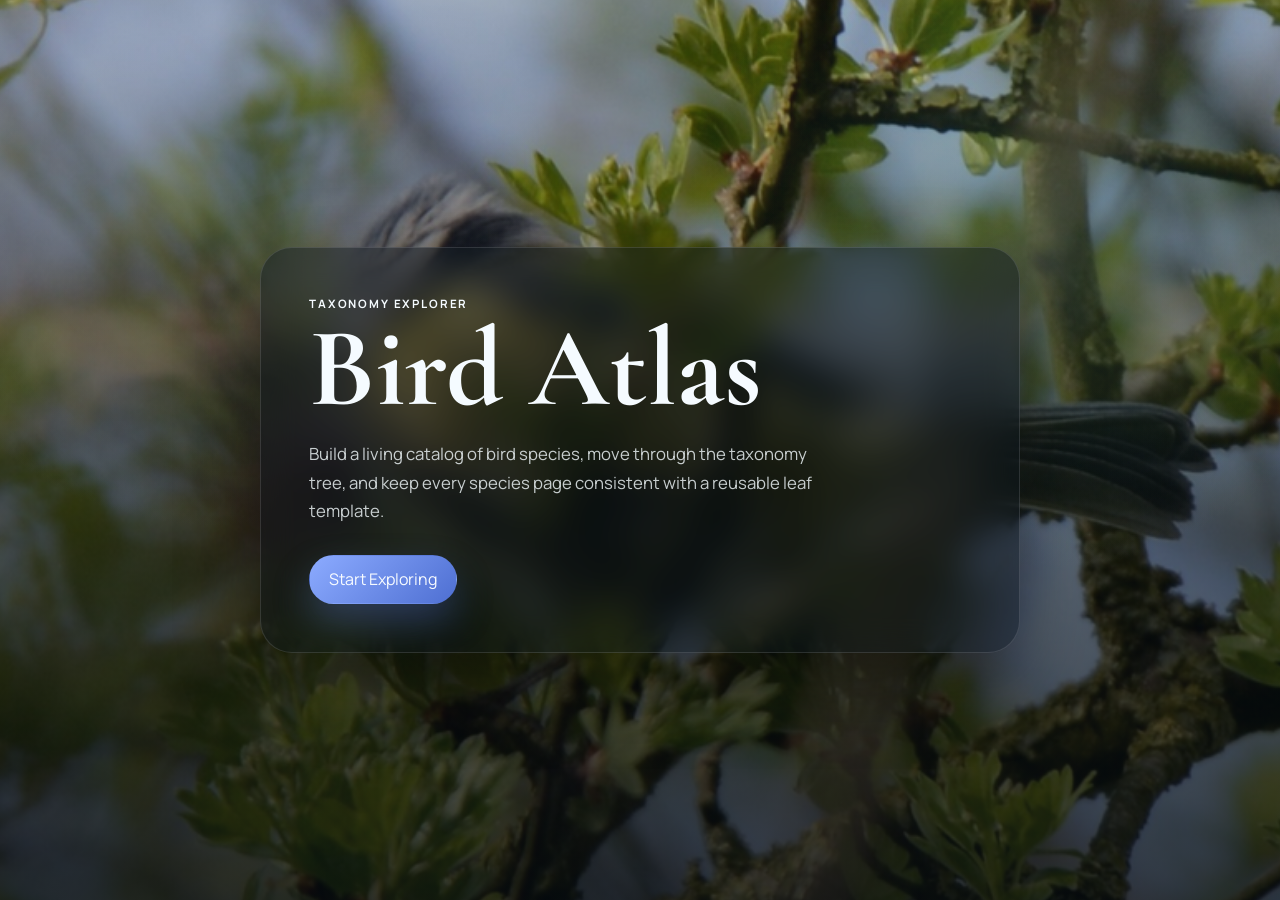
==== index.html @ 766e28b5 "first commit" ====
<!DOCTYPE html>
<html lang="en">
  <head>
    <meta charset="UTF-8" />
    <meta name="viewport" content="width=device-width, initial-scale=1.0" />
    <title>Bird Atlas</title>
    <link rel="preconnect" href="https://fonts.googleapis.com" />
    <link rel="preconnect" href="https://fonts.gstatic.com" crossorigin />
    <link
      href="https://fonts.googleapis.com/css2?family=Cormorant+Garamond:wght@500;600;700&family=Manrope:wght@400;500;600;700&display=swap"
      rel="stylesheet"
    />
    <link rel="stylesheet" href="./styles-dark.css" />
  </head>
  <body>
    <div class="page-shell">
      <section class="hero-screen" aria-labelledby="hero-title">
        <div class="hero-screen__backdrop"></div>
        <div class="hero-screen__content">
          <p class="eyebrow">Taxonomy explorer</p>
          <h1 id="hero-title">Bird Atlas</h1>
          <p class="hero-copy">
            Build a living catalog of bird species, move through the taxonomy
            tree, and keep every species page consistent with a reusable leaf
            template.
          </p>
          <div class="hero-actions">
            <a class="primary-button" href="./browse.html">
              Start Exploring
            </a>
          </div>
        </div>
      </section>
    </div>
  </body>
</html>
---- styles-dark.css ----
:root {
  --bg: #061119;
  --bg-deep: #0d1a24;
  --panel: rgba(11, 21, 31, 0.9);
  --panel-strong: #122433;
  --text: #eef5f8;
  --text-soft: #9eb1bc;
  --accent: #8cabff;
  --accent-deep: #4e6fd2;
  --mint: #9fd8c3;
  --line: rgba(238, 245, 248, 0.1);
  --shadow: 0 28px 80px rgba(0, 0, 0, 0.36);
  --header-bg: rgba(7, 15, 23, 0.8);
}

* {
  box-sizing: border-box;
}

html {
  scroll-behavior: smooth;
}

body {
  margin: 0;
  min-height: 100vh;
  font-family: "Manrope", sans-serif;
  color: var(--text);
  background:
    radial-gradient(circle at 15% 15%, rgba(140, 171, 255, 0.16), transparent 22%),
    radial-gradient(circle at 88% 10%, rgba(104, 195, 170, 0.14), transparent 20%),
    radial-gradient(circle at 50% 100%, rgba(78, 111, 210, 0.18), transparent 34%),
    linear-gradient(180deg, #030c13 0%, #09141d 55%, #0d1a24 100%);
}

button,
a,
input,
select,
textarea {
  font: inherit;
}

button {
  cursor: pointer;
}

.hidden {
  display: none;
}

.page-shell {
  min-height: 100vh;
}

body.browse-page,
body.edit-page {
  background:
    radial-gradient(circle at top left, rgba(140, 171, 255, 0.14), transparent 22%),
    radial-gradient(circle at 100% 0%, rgba(104, 195, 170, 0.1), transparent 22%),
    radial-gradient(circle at 50% 100%, rgba(78, 111, 210, 0.16), transparent 32%),
    linear-gradient(180deg, #051019 0%, #0a1620 100%);
}

.hero-screen {
  position: relative;
  min-height: 100vh;
  display: grid;
  place-items: center;
  overflow: hidden;
}

.hero-screen__backdrop {
  position: absolute;
  inset: 0;
  background:
    linear-gradient(rgba(4, 10, 16, 0.28), rgba(4, 10, 16, 0.8)),
    url("/img/Aves/Passeriformes/Paridae/Cyanistes/Caeruleus/0.png")
      center/cover no-repeat;
  transform: scale(1.04);
}

.hero-screen__backdrop::after {
  content: "";
  position: absolute;
  inset: 0;
  background:
    radial-gradient(circle at 18% 22%, rgba(140, 171, 255, 0.18), transparent 26%),
    radial-gradient(circle at 80% 25%, rgba(104, 195, 170, 0.16), transparent 28%);
  animation: drift 18s ease-in-out infinite alternate;
}

.hero-screen__content {
  position: relative;
  z-index: 1;
  width: min(760px, calc(100% - 2.5rem));
  padding: 3rem;
  border: 1px solid rgba(255, 255, 255, 0.12);
  border-radius: 32px;
  color: #f5fbff;
  background: rgba(7, 16, 24, 0.42);
  backdrop-filter: blur(18px);
  box-shadow: var(--shadow);
  animation: rise 0.8s ease;
}

.eyebrow {
  margin: 0 0 0.4rem;
  text-transform: uppercase;
  letter-spacing: 0.16em;
  font-size: 0.72rem;
  font-weight: 700;
}

.hero-screen h1,
.editor-panel h2,
.view-heading h2,
.species-hero h2,
.topbar__title {
  margin: 0;
  font-family: "Cormorant Garamond", serif;
  line-height: 0.92;
}

.hero-screen h1 {
  font-size: clamp(4rem, 10vw, 7rem);
}

.hero-copy {
  width: min(100%, 32rem);
  margin: 1.25rem 0 0;
  font-size: 1.05rem;
  line-height: 1.7;
  color: rgba(238, 245, 248, 0.82);
}

.hero-actions,
.topbar__actions {
  display: flex;
  flex-wrap: wrap;
  gap: 0.75rem;
}

.topbar-status {
  margin: 0 0 1.25rem;
  color: var(--text-soft);
}

.hero-actions {
  margin-top: 1.8rem;
}

.primary-button,
.ghost-button {
  display: inline-flex;
  align-items: center;
  justify-content: center;
  min-height: 3rem;
  padding: 0.8rem 1.2rem;
  border-radius: 999px;
  border: 1px solid transparent;
  text-decoration: none;
  transition:
    transform 160ms ease,
    background 160ms ease,
    border-color 160ms ease,
    box-shadow 160ms ease;
}

.primary-button {
  color: #f7fbff;
  background: linear-gradient(135deg, var(--accent) 0%, var(--accent-deep) 100%);
  box-shadow: 0 18px 36px rgba(78, 111, 210, 0.34);
}

.ghost-button {
  color: inherit;
  background: rgba(255, 255, 255, 0.03);
  border-color: rgba(255, 255, 255, 0.1);
}

.primary-button:hover,
.ghost-button:hover,
.card:hover,
.breadcrumb button:hover {
  transform: translateY(-2px);
}

.app-screen {
  padding: 1.25rem;
}

.browser-shell {
  width: min(1240px, calc(100% - 1.5rem));
  margin: 0 auto;
}

.editor-shell {
  width: min(1380px, calc(100% - 1.5rem));
  margin: 0 auto;
}

.topbar {
  position: sticky;
  top: 0;
  z-index: 10;
  display: flex;
  justify-content: space-between;
  gap: 1rem;
  align-items: center;
  padding: 1rem 1.25rem;
  margin-bottom: 1rem;
  border: 1px solid rgba(255, 255, 255, 0.06);
  border-radius: 24px;
  color: #eef5f8;
  background: var(--header-bg);
  backdrop-filter: blur(18px);
  box-shadow: var(--shadow);
}

.topbar__meta {
  display: grid;
  gap: 0.2rem;
}

.topbar__title {
  font-size: clamp(2rem, 4vw, 3rem);
}

.breadcrumb {
  display: flex;
  flex-wrap: wrap;
  gap: 0.55rem;
  align-items: center;
}

.breadcrumb button {
  padding: 0.2rem 0.75rem;
  border-radius: 999px;
  border: 1px solid rgba(255, 255, 255, 0.12);
  color: #eef5f8;
  background: rgba(255, 255, 255, 0.06);
}

.breadcrumb span {
  opacity: 0.62;
}

.main-grid {
  display: grid;
  grid-template-columns: minmax(0, 1.85fr) minmax(310px, 0.95fr);
  gap: 1rem;
}

.browse-layout {
  display: block;
}

.content-panel,
.editor-panel {
  border: 1px solid rgba(255, 255, 255, 0.06);
  border-radius: 28px;
  background: var(--panel);
  box-shadow: var(--shadow);
  backdrop-filter: blur(18px);
}

.content-panel {
  padding: 1.5rem;
}

.browse-panel {
  min-height: calc(100vh - 8rem);
}

.editor-panel {
  padding: 1.4rem;
  position: sticky;
  top: 6.8rem;
  height: fit-content;
}

.editor-panel__header p:last-child {
  color: var(--text-soft);
  line-height: 1.6;
}

.view-heading,
.species-hero {
  display: grid;
  gap: 0.9rem;
}

.view-heading {
  margin-bottom: 1.25rem;
}

.view-heading--hero {
  min-height: 244px;
  padding: 1.4rem;
  border: 1px solid rgba(255, 255, 255, 0.08);
  border-radius: 28px;
  align-content: end;
  color: #f4fbff;
  background: linear-gradient(180deg, rgba(14, 24, 35, 0.96), rgba(9, 18, 27, 0.98));
}

.view-heading--hero .summary {
  color: rgba(238, 245, 248, 0.84);
}

.browse-intro {
  margin-bottom: 1.25rem;
  padding: 1rem 1.1rem;
  border: 1px solid rgba(255, 255, 255, 0.08);
  border-radius: 20px;
  background: linear-gradient(180deg, rgba(14, 24, 35, 0.96), rgba(9, 18, 27, 0.98));
}

.browse-intro .summary {
  color: rgba(238, 245, 248, 0.82);
}

.branch-search {
  display: grid;
  gap: 0.6rem;
  margin-bottom: 1.25rem;
  padding: 1rem 1.1rem;
  border: 1px solid rgba(255, 255, 255, 0.08);
  border-radius: 20px;
  background: linear-gradient(180deg, rgba(14, 24, 35, 0.96), rgba(9, 18, 27, 0.98));
}

.branch-search__field {
  display: grid;
  gap: 0.45rem;
}

.branch-search__label {
  font-size: 0.78rem;
  font-weight: 700;
  letter-spacing: 0.08em;
  text-transform: uppercase;
  color: var(--mint);
}

.branch-search__field input {
  width: 100%;
  padding: 0.8rem 0.95rem;
  color: var(--text);
  border: 1px solid rgba(255, 255, 255, 0.08);
  border-radius: 16px;
  background: rgba(255, 255, 255, 0.05);
}

.branch-search__field input::placeholder {
  color: rgba(158, 177, 188, 0.8);
}

.branch-search__status {
  margin: 0;
  color: var(--text-soft);
  line-height: 1.6;
}

.image-copy-box {
  display: grid;
  gap: 0.75rem;
  width: fit-content;
  max-width: min(100%, 52rem);
  padding: 0.9rem 1rem;
  border-radius: 18px;
  background: rgba(0, 0, 0, 0.82);
}

.image-copy-box .eyebrow,
.image-copy-box h2,
.image-copy-box .summary {
  max-width: 100%;
}

.view-heading h2,
.species-hero h2 {
  font-size: clamp(2.4rem, 4vw, 4rem);
}

.summary {
  margin: 0;
  max-width: 48rem;
  line-height: 1.7;
  color: var(--text-soft);
}

.card-grid,
.detail-grid {
  display: grid;
  gap: 1rem;
}

.card-grid {
  grid-template-columns: repeat(4, minmax(0, 1fr));
}

.card {
  border: 1px solid var(--line);
  border-radius: 24px;
  padding: 0;
  overflow: hidden;
  background:
    linear-gradient(180deg, rgba(22, 38, 52, 0.92), rgba(11, 24, 35, 0.98)),
    var(--panel-strong);
  text-align: left;
  transition:
    transform 180ms ease,
    box-shadow 180ms ease,
    border-color 180ms ease;
  box-shadow: 0 18px 28px rgba(0, 0, 0, 0.22);
}

.card:hover {
  border-color: rgba(140, 171, 255, 0.26);
  box-shadow: 0 24px 46px rgba(0, 0, 0, 0.32);
}

.card__media {
  min-height: 172px;
  background: var(--card-image) center/cover no-repeat;
}

.card__rank {
  display: inline-block;
  margin: 1rem 1rem 0;
  padding: 0.28rem 0.6rem;
  border-radius: 999px;
  background: rgba(159, 216, 195, 0.12);
  color: var(--mint);
  font-size: 0.75rem;
  font-weight: 700;
  text-transform: uppercase;
  letter-spacing: 0.08em;
}

.card h3 {
  margin: 0.9rem 1rem 0.55rem;
  font-size: 1.15rem;
  color: #f0f7fb;
}

.card p {
  margin: 0 1rem 1.1rem;
  color: var(--text-soft);
  line-height: 1.6;
}

.species-layout {
  display: grid;
  gap: 1.2rem;
}

.species-hero {
  display: grid;
  gap: 1rem;
  border-radius: 28px;
  padding: 1.4rem;
  color: #f4fbff;
  background: linear-gradient(180deg, rgba(14, 24, 35, 0.96), rgba(9, 18, 27, 0.98));
  box-shadow: inset 0 0 0 1px rgba(255, 255, 255, 0.06);
}

.species-gallery {
  display: grid;
  grid-template-columns: auto minmax(0, 1fr) auto;
  gap: 0.9rem;
  align-items: center;
  width: min(100%, 56rem);
  margin: 0 auto;
}

.species-gallery__frame {
  aspect-ratio: 5 / 4;
  border-radius: 24px;
  overflow: hidden;
  border: 1px solid rgba(255, 255, 255, 0.08);
  background: rgba(0, 0, 0, 0.75);
}

.species-gallery__image {
  display: block;
  width: 100%;
  height: 100%;
  object-fit: contain;
  background: #000;
}

.gallery-button {
  width: 2.8rem;
  height: 2.8rem;
  border: 1px solid rgba(255, 255, 255, 0.14);
  border-radius: 999px;
  color: #f4fbff;
  background: rgba(0, 0, 0, 0.75);
  font-size: 1.5rem;
  line-height: 1;
}

.gallery-button:disabled {
  opacity: 0.45;
  cursor: default;
}

.species-gallery__status {
  grid-column: 1 / -1;
  margin: 0;
  text-align: center;
  color: var(--text-soft);
}

.species-meta {
  display: flex;
  flex-wrap: wrap;
  gap: 0.65rem;
}

.species-meta span {
  padding: 0.35rem 0.75rem;
  border-radius: 999px;
  background: rgba(255, 255, 255, 0.1);
}

.detail-grid {
  grid-template-columns: repeat(auto-fit, minmax(180px, 1fr));
}

.detail-card,
.notes-card {
  border: 1px solid var(--line);
  border-radius: 24px;
  padding: 1rem;
  background: linear-gradient(180deg, rgba(20, 33, 45, 0.9), rgba(12, 23, 33, 0.96));
  box-shadow: 0 14px 30px rgba(0, 0, 0, 0.18);
}

.detail-card h3,
.notes-card h3 {
  margin: 0 0 0.5rem;
  font-size: 0.9rem;
  text-transform: uppercase;
  letter-spacing: 0.08em;
  color: var(--mint);
}

.detail-card p,
.notes-card p {
  margin: 0;
  color: var(--text-soft);
  line-height: 1.7;
}

.editor-form {
  display: grid;
  gap: 0.85rem;
}

.editor-form label,
.dynamic-field {
  display: grid;
  gap: 0.45rem;
  font-weight: 600;
}

.editor-form input,
.editor-form select,
.editor-form textarea {
  width: 100%;
  padding: 0.8rem 0.95rem;
  color: var(--text);
  border: 1px solid rgba(255, 255, 255, 0.08);
  border-radius: 16px;
  background: rgba(255, 255, 255, 0.05);
}

.editor-form input::placeholder,
.editor-form textarea::placeholder {
  color: rgba(158, 177, 188, 0.8);
}

.leaf-fields {
  display: grid;
  gap: 0.85rem;
}

.delete-panel {
  margin-top: 1.25rem;
  padding-top: 1.2rem;
  border-top: 1px solid var(--line);
}

.delete-copy {
  margin: 0 0 0.9rem;
  color: var(--text-soft);
  line-height: 1.6;
}

.delete-form {
  display: grid;
  gap: 0.85rem;
}

.delete-form label {
  display: grid;
  gap: 0.45rem;
  font-weight: 600;
}

.delete-form select {
  width: 100%;
  padding: 0.8rem 0.95rem;
  color: var(--text);
  border: 1px solid rgba(255, 255, 255, 0.08);
  border-radius: 16px;
  background: rgba(255, 255, 255, 0.05);
}

.danger-button {
  display: inline-flex;
  align-items: center;
  justify-content: center;
  min-height: 3rem;
  padding: 0.8rem 1.2rem;
  border: 1px solid rgba(255, 118, 118, 0.24);
  border-radius: 999px;
  color: #fff5f5;
  background: linear-gradient(135deg, #a93f4b 0%, #7a2232 100%);
  box-shadow: 0 18px 32px rgba(122, 34, 50, 0.32);
}

.danger-button:disabled {
  cursor: not-allowed;
  opacity: 0.5;
  box-shadow: none;
}

.storage-note {
  margin-top: 1.25rem;
  padding-top: 1rem;
  border-top: 1px solid var(--line);
  color: var(--text-soft);
  line-height: 1.6;
}

.empty-state {
  padding: 2rem;
  border: 1px dashed rgba(255, 255, 255, 0.14);
  border-radius: 24px;
  color: var(--text-soft);
  background: rgba(255, 255, 255, 0.03);
}

@keyframes rise {
  from {
    opacity: 0;
    transform: translateY(26px);
  }

  to {
    opacity: 1;
    transform: translateY(0);
  }
}

@keyframes drift {
  from {
    transform: translate3d(-2%, 0, 0) scale(1);
  }

  to {
    transform: translate3d(2%, -2%, 0) scale(1.04);
  }
}

@media (max-width: 980px) {
  .main-grid {
    grid-template-columns: 1fr;
  }

  .card-grid {
    grid-template-columns: repeat(2, minmax(0, 1fr));
  }

  .editor-panel {
    position: static;
  }
}

@media (max-width: 720px) {
  .hero-screen__content,
  .content-panel,
  .editor-panel,
  .topbar,
  .view-heading--hero,
  .species-hero {
    border-radius: 22px;
  }

  .hero-screen__content,
  .content-panel,
  .editor-panel {
    padding: 1.1rem;
  }

  .topbar {
    align-items: flex-start;
    flex-direction: column;
  }

  .app-screen {
    padding: 0.8rem;
  }

  .card-grid,
  .species-gallery {
    grid-template-columns: 1fr;
  }

  .gallery-button {
    width: 100%;
  }
}
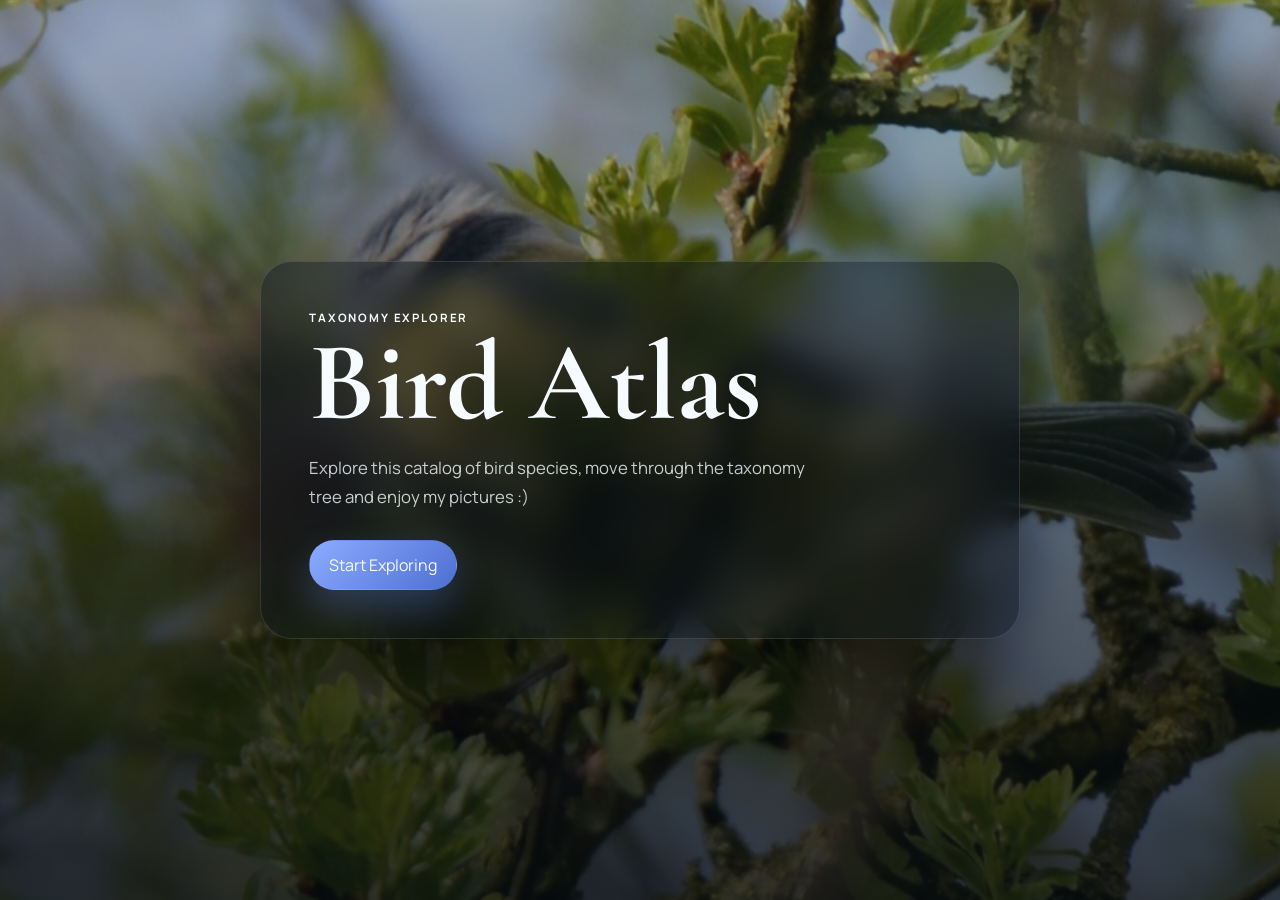
==== commit c3386ccc: "text" ====
--- a/index.html
+++ b/index.html
@@ -20,9 +20,8 @@
           <p class="eyebrow">Taxonomy explorer</p>
           <h1 id="hero-title">Bird Atlas</h1>
           <p class="hero-copy">
-            Build a living catalog of bird species, move through the taxonomy
-            tree, and keep every species page consistent with a reusable leaf
-            template.
+            Explore this catalog of bird species, move through the taxonomy
+            tree and enjoy my pictures :)
           </p>
           <div class="hero-actions">
             <a class="primary-button" href="./browse.html">
--- a/styles-dark.css
+++ b/styles-dark.css
@@ -75,7 +75,7 @@
   inset: 0;
   background:
     linear-gradient(rgba(4, 10, 16, 0.28), rgba(4, 10, 16, 0.8)),
-    url("/img/Aves/Passeriformes/Paridae/Cyanistes/Caeruleus/0.png")
+    url("./img/Aves/Passeriformes/Paridae/Cyanistes/Caeruleus/0.png")
       center/cover no-repeat;
   transform: scale(1.04);
 }
@@ -424,7 +424,17 @@
 
 .card__media {
   min-height: 172px;
-  background: var(--card-image) center/cover no-repeat;
+  background:
+    linear-gradient(180deg, rgba(12, 24, 34, 0.8), rgba(7, 15, 23, 0.92)),
+    #09141d;
+}
+
+.card__image {
+  display: block;
+  width: 100%;
+  min-height: 172px;
+  aspect-ratio: 5 / 4;
+  object-fit: cover;
 }
 
 .card__rank {
